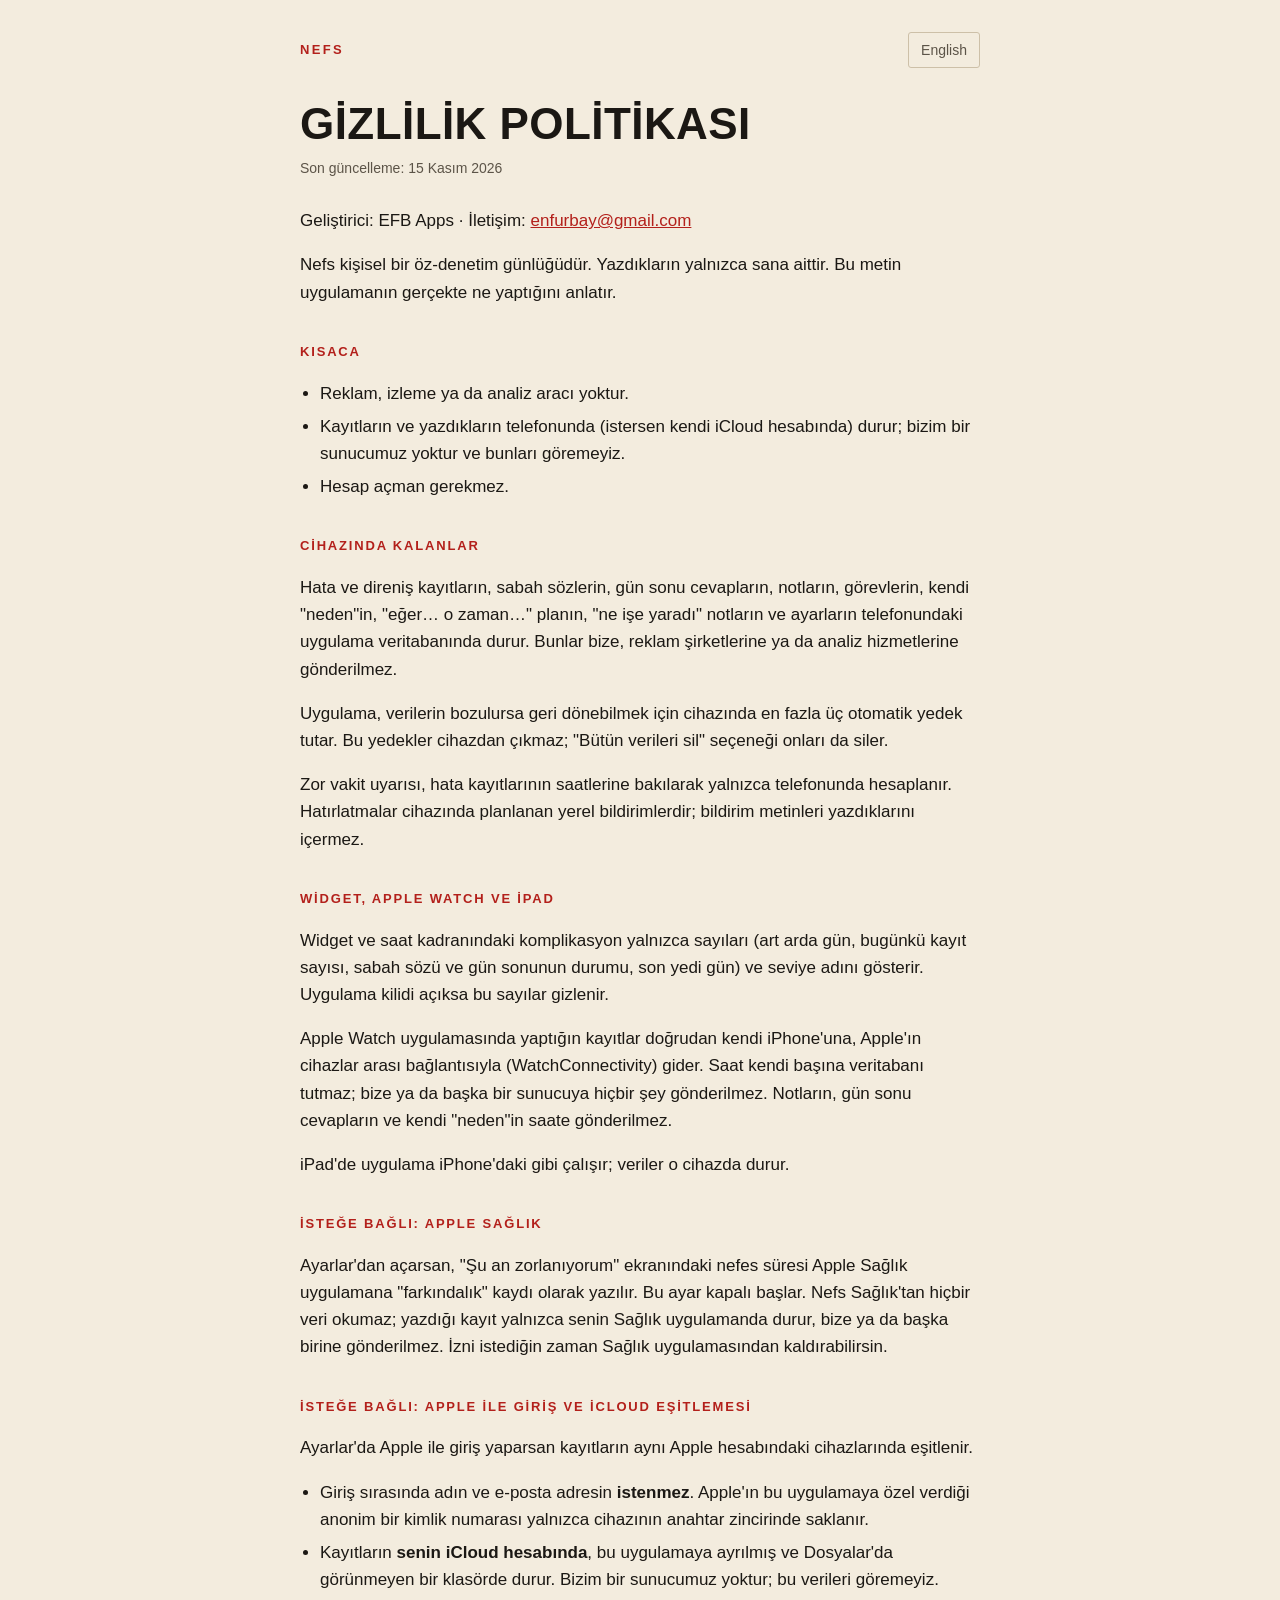
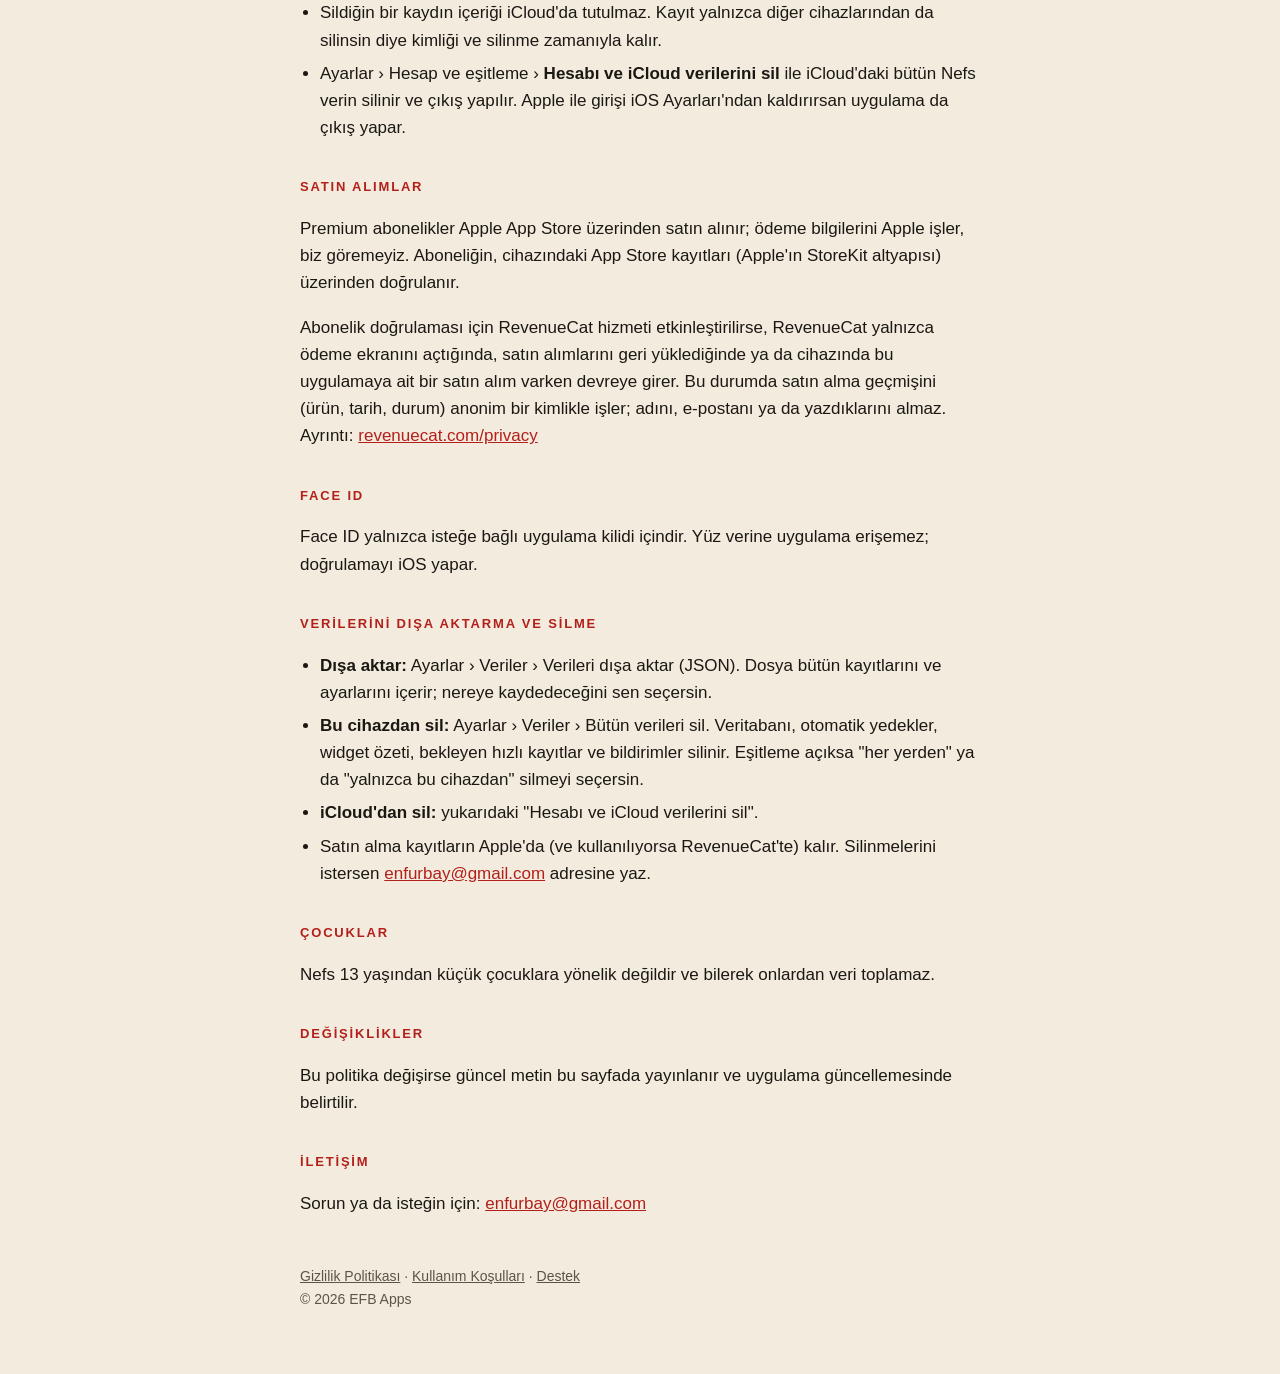
==== gizlilik/index.html @ 4b09dfd7 "Nefs: gizlilik politikası, kullanım koşulları ve destek sayfaları (TR/EN) Co-Authored-By: Claude Opu" ====
<!doctype html>
<html lang="tr">
<head>
<meta charset="utf-8">
<meta name="viewport" content="width=device-width, initial-scale=1">
<title>Gizlilik Politikası · Nefs</title>
<meta name="color-scheme" content="dark light">
<link rel="stylesheet" href="../style.css">
</head>
<body>
<main>
<header>
<a class="marka" href="../">Nefs</a>
<a class="dil" href="../en/privacy/" hreflang="en">English</a>
</header>
<h1>Gizlilik Politikası</h1>
<p class="tarih">Son güncelleme: 15 Kasım 2026</p>

<p>Geliştirici: EFB Apps · İletişim: <a href="mailto:enfurbay@gmail.com">enfurbay@gmail.com</a></p>
<p>Nefs kişisel bir öz-denetim günlüğüdür. Yazdıkların yalnızca sana aittir. Bu metin uygulamanın gerçekte ne yaptığını anlatır.</p>

<h2>Kısaca</h2>
<ul>
<li>Reklam, izleme ya da analiz aracı yoktur.</li>
<li>Kayıtların ve yazdıkların telefonunda (istersen kendi iCloud hesabında) durur; bizim bir sunucumuz yoktur ve bunları göremeyiz.</li>
<li>Hesap açman gerekmez.</li>
</ul>

<h2>Cihazında kalanlar</h2>
<p>Hata ve direniş kayıtların, sabah sözlerin, gün sonu cevapların, notların, görevlerin, kendi "neden"in, "eğer… o zaman…" planın, "ne işe yaradı" notların ve ayarların telefonundaki uygulama veritabanında durur. Bunlar bize, reklam şirketlerine ya da analiz hizmetlerine gönderilmez.</p>
<p>Uygulama, verilerin bozulursa geri dönebilmek için cihazında en fazla üç otomatik yedek tutar. Bu yedekler cihazdan çıkmaz; "Bütün verileri sil" seçeneği onları da siler.</p>
<p>Zor vakit uyarısı, hata kayıtlarının saatlerine bakılarak yalnızca telefonunda hesaplanır. Hatırlatmalar cihazında planlanan yerel bildirimlerdir; bildirim metinleri yazdıklarını içermez.</p>

<h2>Widget, Apple Watch ve iPad</h2>
<p>Widget ve saat kadranındaki komplikasyon yalnızca sayıları (art arda gün, bugünkü kayıt sayısı, sabah sözü ve gün sonunun durumu, son yedi gün) ve seviye adını gösterir. Uygulama kilidi açıksa bu sayılar gizlenir.</p>
<p>Apple Watch uygulamasında yaptığın kayıtlar doğrudan kendi iPhone'una, Apple'ın cihazlar arası bağlantısıyla (WatchConnectivity) gider. Saat kendi başına veritabanı tutmaz; bize ya da başka bir sunucuya hiçbir şey gönderilmez. Notların, gün sonu cevapların ve kendi "neden"in saate gönderilmez.</p>
<p>iPad'de uygulama iPhone'daki gibi çalışır; veriler o cihazda durur.</p>

<h2>İsteğe bağlı: Apple Sağlık</h2>
<p>Ayarlar'dan açarsan, "Şu an zorlanıyorum" ekranındaki nefes süresi Apple Sağlık uygulamana "farkındalık" kaydı olarak yazılır. Bu ayar kapalı başlar. Nefs Sağlık'tan hiçbir veri okumaz; yazdığı kayıt yalnızca senin Sağlık uygulamanda durur, bize ya da başka birine gönderilmez. İzni istediğin zaman Sağlık uygulamasından kaldırabilirsin.</p>

<h2>İsteğe bağlı: Apple ile giriş ve iCloud eşitlemesi</h2>
<p>Ayarlar'da Apple ile giriş yaparsan kayıtların aynı Apple hesabındaki cihazlarında eşitlenir.</p>
<ul>
<li>Giriş sırasında adın ve e-posta adresin <strong>istenmez</strong>. Apple'ın bu uygulamaya özel verdiği anonim bir kimlik numarası yalnızca cihazının anahtar zincirinde saklanır.</li>
<li>Kayıtların <strong>senin iCloud hesabında</strong>, bu uygulamaya ayrılmış ve Dosyalar'da görünmeyen bir klasörde durur. Bizim bir sunucumuz yoktur; bu verileri göremeyiz.</li>
<li>Sildiğin bir kaydın içeriği iCloud'da tutulmaz. Kayıt yalnızca diğer cihazlarından da silinsin diye kimliği ve silinme zamanıyla kalır.</li>
<li>Ayarlar › Hesap ve eşitleme › <strong>Hesabı ve iCloud verilerini sil</strong> ile iCloud'daki bütün Nefs verin silinir ve çıkış yapılır. Apple ile girişi iOS Ayarları'ndan kaldırırsan uygulama da çıkış yapar.</li>
</ul>

<h2>Satın alımlar</h2>
<p>Premium abonelikler Apple App Store üzerinden satın alınır; ödeme bilgilerini Apple işler, biz göremeyiz. Aboneliğin, cihazındaki App Store kayıtları (Apple'ın StoreKit altyapısı) üzerinden doğrulanır.</p>
<p>Abonelik doğrulaması için RevenueCat hizmeti etkinleştirilirse, RevenueCat yalnızca ödeme ekranını açtığında, satın alımlarını geri yüklediğinde ya da cihazında bu uygulamaya ait bir satın alım varken devreye girer. Bu durumda satın alma geçmişini (ürün, tarih, durum) anonim bir kimlikle işler; adını, e-postanı ya da yazdıklarını almaz. Ayrıntı: <a href="https://www.revenuecat.com/privacy">revenuecat.com/privacy</a></p>

<h2>Face ID</h2>
<p>Face ID yalnızca isteğe bağlı uygulama kilidi içindir. Yüz verine uygulama erişemez; doğrulamayı iOS yapar.</p>

<h2>Verilerini dışa aktarma ve silme</h2>
<ul>
<li><strong>Dışa aktar:</strong> Ayarlar › Veriler › Verileri dışa aktar (JSON). Dosya bütün kayıtlarını ve ayarlarını içerir; nereye kaydedeceğini sen seçersin.</li>
<li><strong>Bu cihazdan sil:</strong> Ayarlar › Veriler › Bütün verileri sil. Veritabanı, otomatik yedekler, widget özeti, bekleyen hızlı kayıtlar ve bildirimler silinir. Eşitleme açıksa "her yerden" ya da "yalnızca bu cihazdan" silmeyi seçersin.</li>
<li><strong>iCloud'dan sil:</strong> yukarıdaki "Hesabı ve iCloud verilerini sil".</li>
<li>Satın alma kayıtların Apple'da (ve kullanılıyorsa RevenueCat'te) kalır. Silinmelerini istersen <a href="mailto:enfurbay@gmail.com">enfurbay@gmail.com</a> adresine yaz.</li>
</ul>

<h2>Çocuklar</h2>
<p>Nefs 13 yaşından küçük çocuklara yönelik değildir ve bilerek onlardan veri toplamaz.</p>

<h2>Değişiklikler</h2>
<p>Bu politika değişirse güncel metin bu sayfada yayınlanır ve uygulama güncellemesinde belirtilir.</p>

<h2>İletişim</h2>
<p>Sorun ya da isteğin için: <a href="mailto:enfurbay@gmail.com">enfurbay@gmail.com</a></p>

<footer><a href="../gizlilik/">Gizlilik Politikası</a> · <a href="../kosullar/">Kullanım Koşulları</a> · <a href="../destek/">Destek</a><br>© 2026 EFB Apps</footer>
</main>
</body>
</html>
---- style.css ----
:root {
  --zemin: #0c0b0a;
  --yuzey: #161412;
  --cizgi: #38332c;
  --metin: #f1e9db;
  --ikincil: #a59c8d;
  --vurgu: #e5352b;
}
@media (prefers-color-scheme: light) {
  :root {
    --zemin: #f3ecde;
    --yuzey: #fbf7ee;
    --cizgi: #cdc0a8;
    --metin: #1b1814;
    --ikincil: #5c5448;
    --vurgu: #b3201b;
  }
}
* { box-sizing: border-box; }
html { -webkit-text-size-adjust: 100%; }
body {
  margin: 0;
  background: var(--zemin);
  color: var(--metin);
  font: 17px/1.6 -apple-system, BlinkMacSystemFont, "Segoe UI", Roboto, "Helvetica Neue", Arial, sans-serif;
}
main { max-width: 720px; margin: 0 auto; padding: 32px 20px 64px; }
header { display: flex; justify-content: space-between; align-items: center; margin-bottom: 32px; }
.marka { font-weight: 900; letter-spacing: .18em; text-transform: uppercase; font-size: 13px; color: var(--vurgu); text-decoration: none; }
.dil { font-size: 14px; color: var(--ikincil); text-decoration: none; border: 1.5px solid var(--cizgi); padding: 6px 12px; border-radius: 3px; }
h1 { font-size: clamp(30px, 7vw, 44px); line-height: 1.1; font-weight: 900; letter-spacing: .01em; text-transform: uppercase; margin: 0 0 8px; }
.tarih { color: var(--ikincil); font-size: 14px; margin: 0 0 28px; }
h2 { font-size: 13px; letter-spacing: .14em; text-transform: uppercase; color: var(--vurgu); margin: 36px 0 8px; }
p, li { color: var(--metin); }
ul { padding-left: 20px; }
li { margin: 6px 0; }
a { color: var(--vurgu); }
.kart { background: var(--yuzey); border: 1px solid var(--cizgi); border-radius: 3px; padding: 16px 20px; margin: 16px 0; }
.kart p { margin: 0; }
.basamak { display: flex; align-items: flex-end; gap: 5px; height: 56px; margin-bottom: 20px; }
.basamak span { flex: 1; display: block; }
nav.liste a { display: block; padding: 16px 0; border-bottom: 1px solid var(--cizgi); font-weight: 700; color: var(--metin); text-decoration: none; }
nav.liste a::after { content: " →"; color: var(--ikincil); }
footer { margin-top: 48px; color: var(--ikincil); font-size: 14px; }
footer a { color: var(--ikincil); }
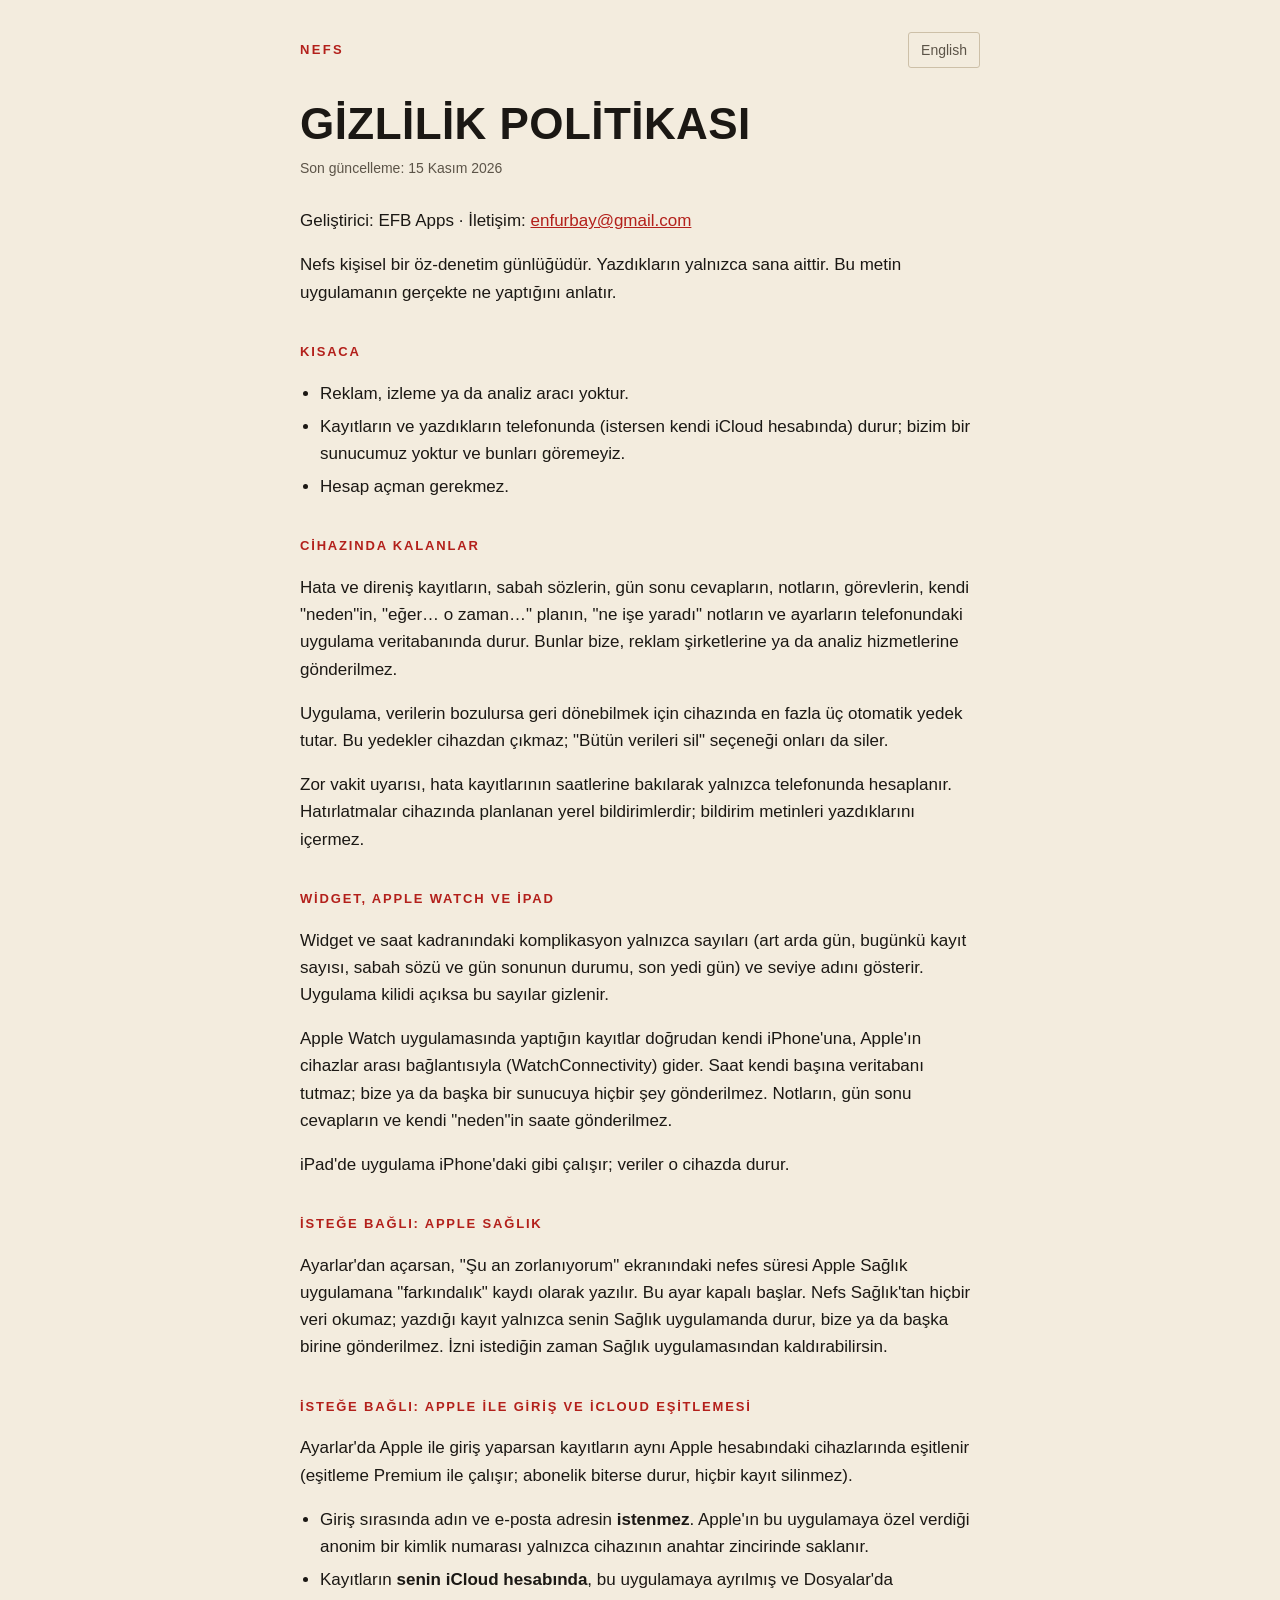
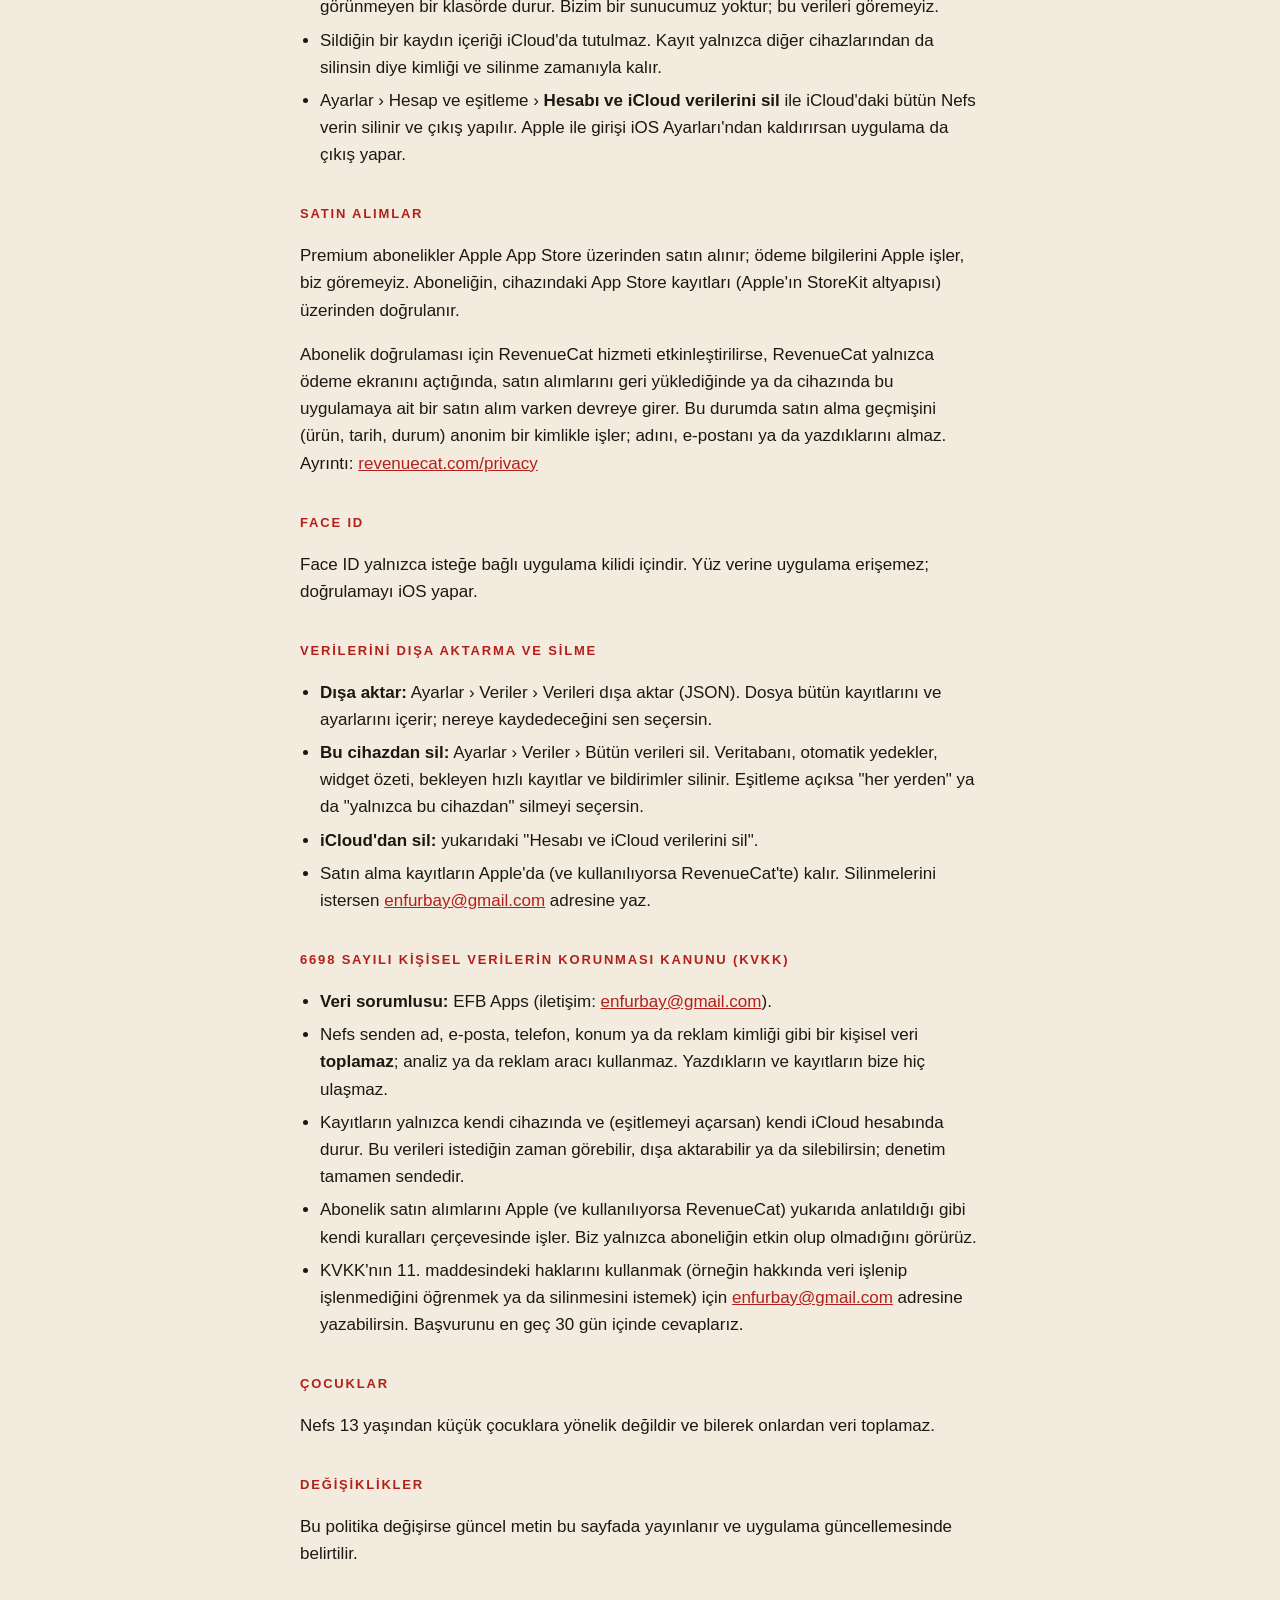
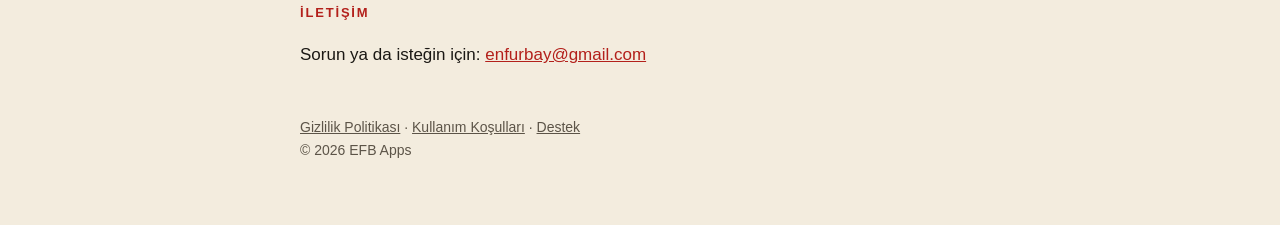
==== commit eec9936d: "KVKK bölümü; premium kapsamı uygulamayla eşitlendi Gizlilik: 6698 sayılı KVKK bölümü (TR/EN), iCloud" ====
--- a/gizlilik/index.html
+++ b/gizlilik/index.html
@@ -40,7 +40,7 @@
 <p>Ayarlar'dan açarsan, "Şu an zorlanıyorum" ekranındaki nefes süresi Apple Sağlık uygulamana "farkındalık" kaydı olarak yazılır. Bu ayar kapalı başlar. Nefs Sağlık'tan hiçbir veri okumaz; yazdığı kayıt yalnızca senin Sağlık uygulamanda durur, bize ya da başka birine gönderilmez. İzni istediğin zaman Sağlık uygulamasından kaldırabilirsin.</p>
 
 <h2>İsteğe bağlı: Apple ile giriş ve iCloud eşitlemesi</h2>
-<p>Ayarlar'da Apple ile giriş yaparsan kayıtların aynı Apple hesabındaki cihazlarında eşitlenir.</p>
+<p>Ayarlar'da Apple ile giriş yaparsan kayıtların aynı Apple hesabındaki cihazlarında eşitlenir (eşitleme Premium ile çalışır; abonelik biterse durur, hiçbir kayıt silinmez).</p>
 <ul>
 <li>Giriş sırasında adın ve e-posta adresin <strong>istenmez</strong>. Apple'ın bu uygulamaya özel verdiği anonim bir kimlik numarası yalnızca cihazının anahtar zincirinde saklanır.</li>
 <li>Kayıtların <strong>senin iCloud hesabında</strong>, bu uygulamaya ayrılmış ve Dosyalar'da görünmeyen bir klasörde durur. Bizim bir sunucumuz yoktur; bu verileri göremeyiz.</li>
@@ -63,6 +63,15 @@
 <li>Satın alma kayıtların Apple'da (ve kullanılıyorsa RevenueCat'te) kalır. Silinmelerini istersen <a href="mailto:enfurbay@gmail.com">enfurbay@gmail.com</a> adresine yaz.</li>
 </ul>
 
+<h2>6698 sayılı Kişisel Verilerin Korunması Kanunu (KVKK)</h2>
+<ul>
+<li><strong>Veri sorumlusu:</strong> EFB Apps (iletişim: <a href="mailto:enfurbay@gmail.com">enfurbay@gmail.com</a>).</li>
+<li>Nefs senden ad, e-posta, telefon, konum ya da reklam kimliği gibi bir kişisel veri <strong>toplamaz</strong>; analiz ya da reklam aracı kullanmaz. Yazdıkların ve kayıtların bize hiç ulaşmaz.</li>
+<li>Kayıtların yalnızca kendi cihazında ve (eşitlemeyi açarsan) kendi iCloud hesabında durur. Bu verileri istediğin zaman görebilir, dışa aktarabilir ya da silebilirsin; denetim tamamen sendedir.</li>
+<li>Abonelik satın alımlarını Apple (ve kullanılıyorsa RevenueCat) yukarıda anlatıldığı gibi kendi kuralları çerçevesinde işler. Biz yalnızca aboneliğin etkin olup olmadığını görürüz.</li>
+<li>KVKK'nın 11. maddesindeki haklarını kullanmak (örneğin hakkında veri işlenip işlenmediğini öğrenmek ya da silinmesini istemek) için <a href="mailto:enfurbay@gmail.com">enfurbay@gmail.com</a> adresine yazabilirsin. Başvurunu en geç 30 gün içinde cevaplarız.</li>
+</ul>
+
 <h2>Çocuklar</h2>
 <p>Nefs 13 yaşından küçük çocuklara yönelik değildir ve bilerek onlardan veri toplamaz.</p>
 
